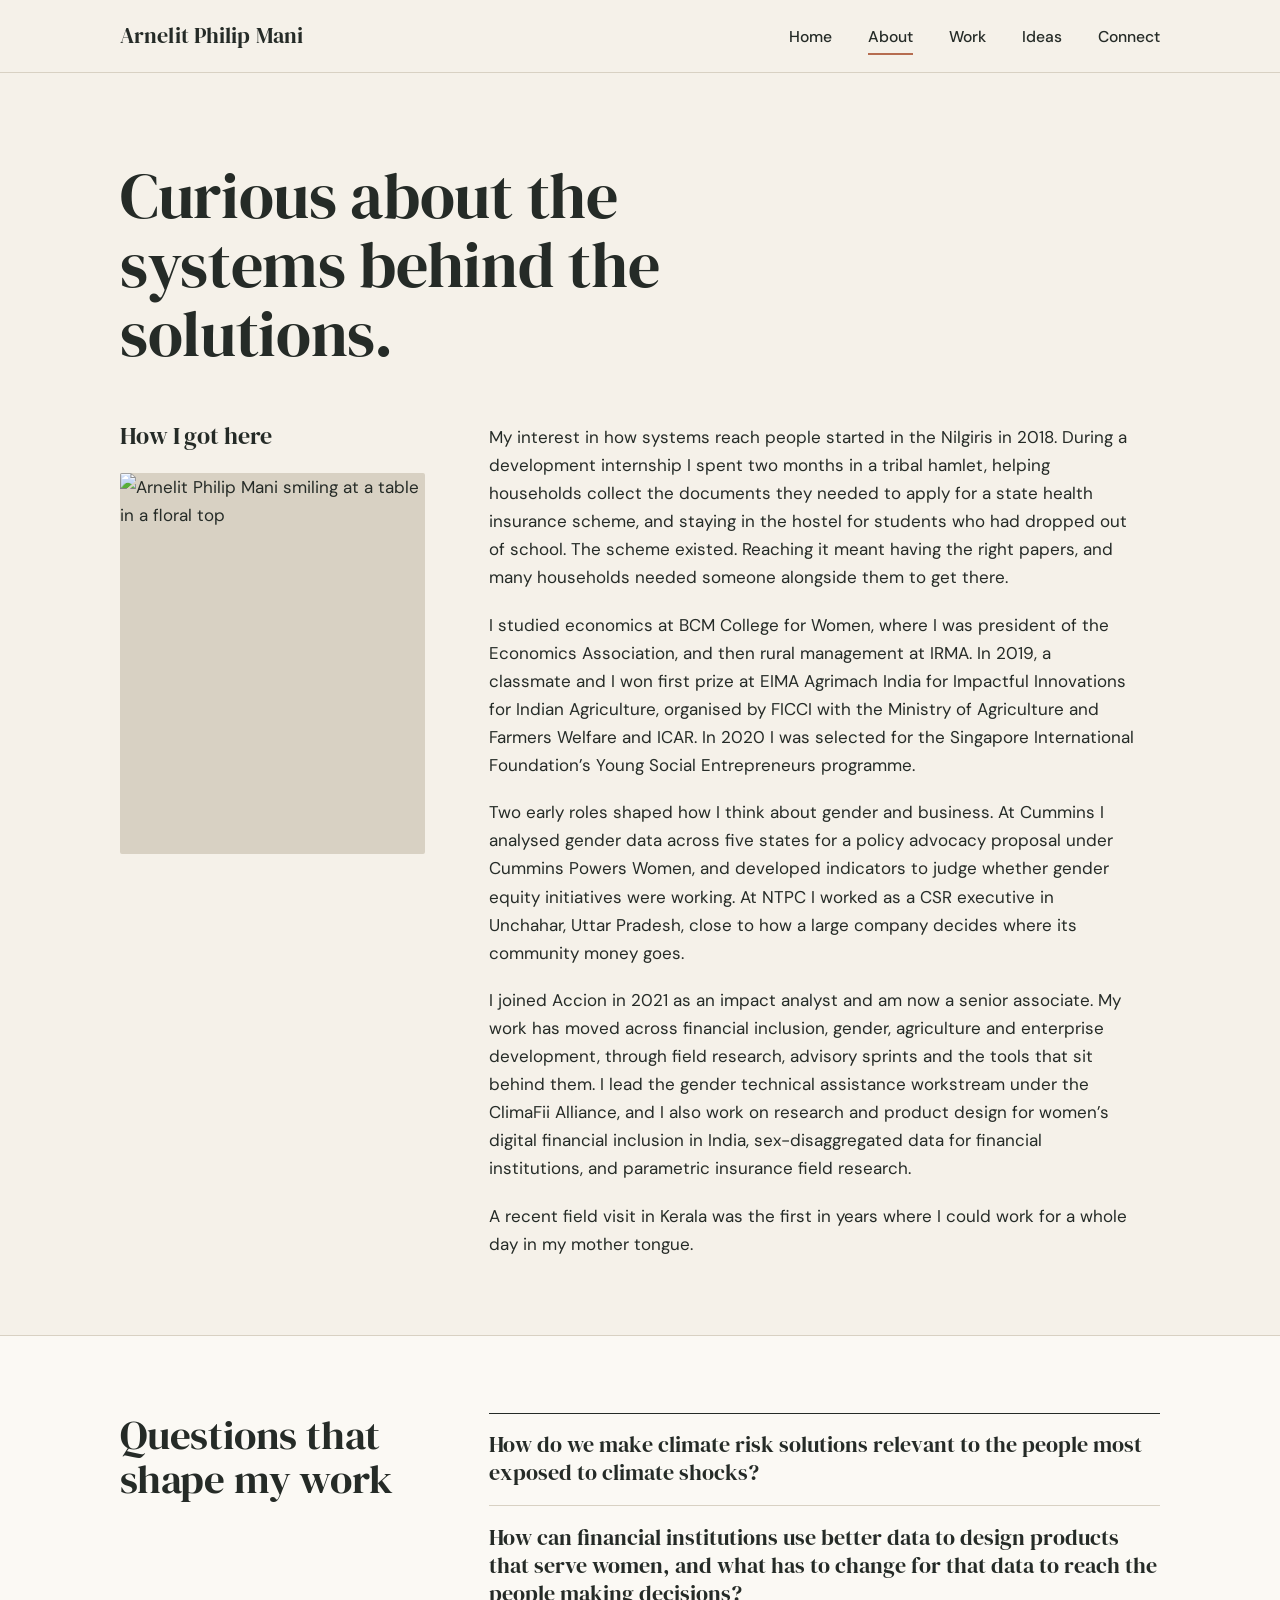
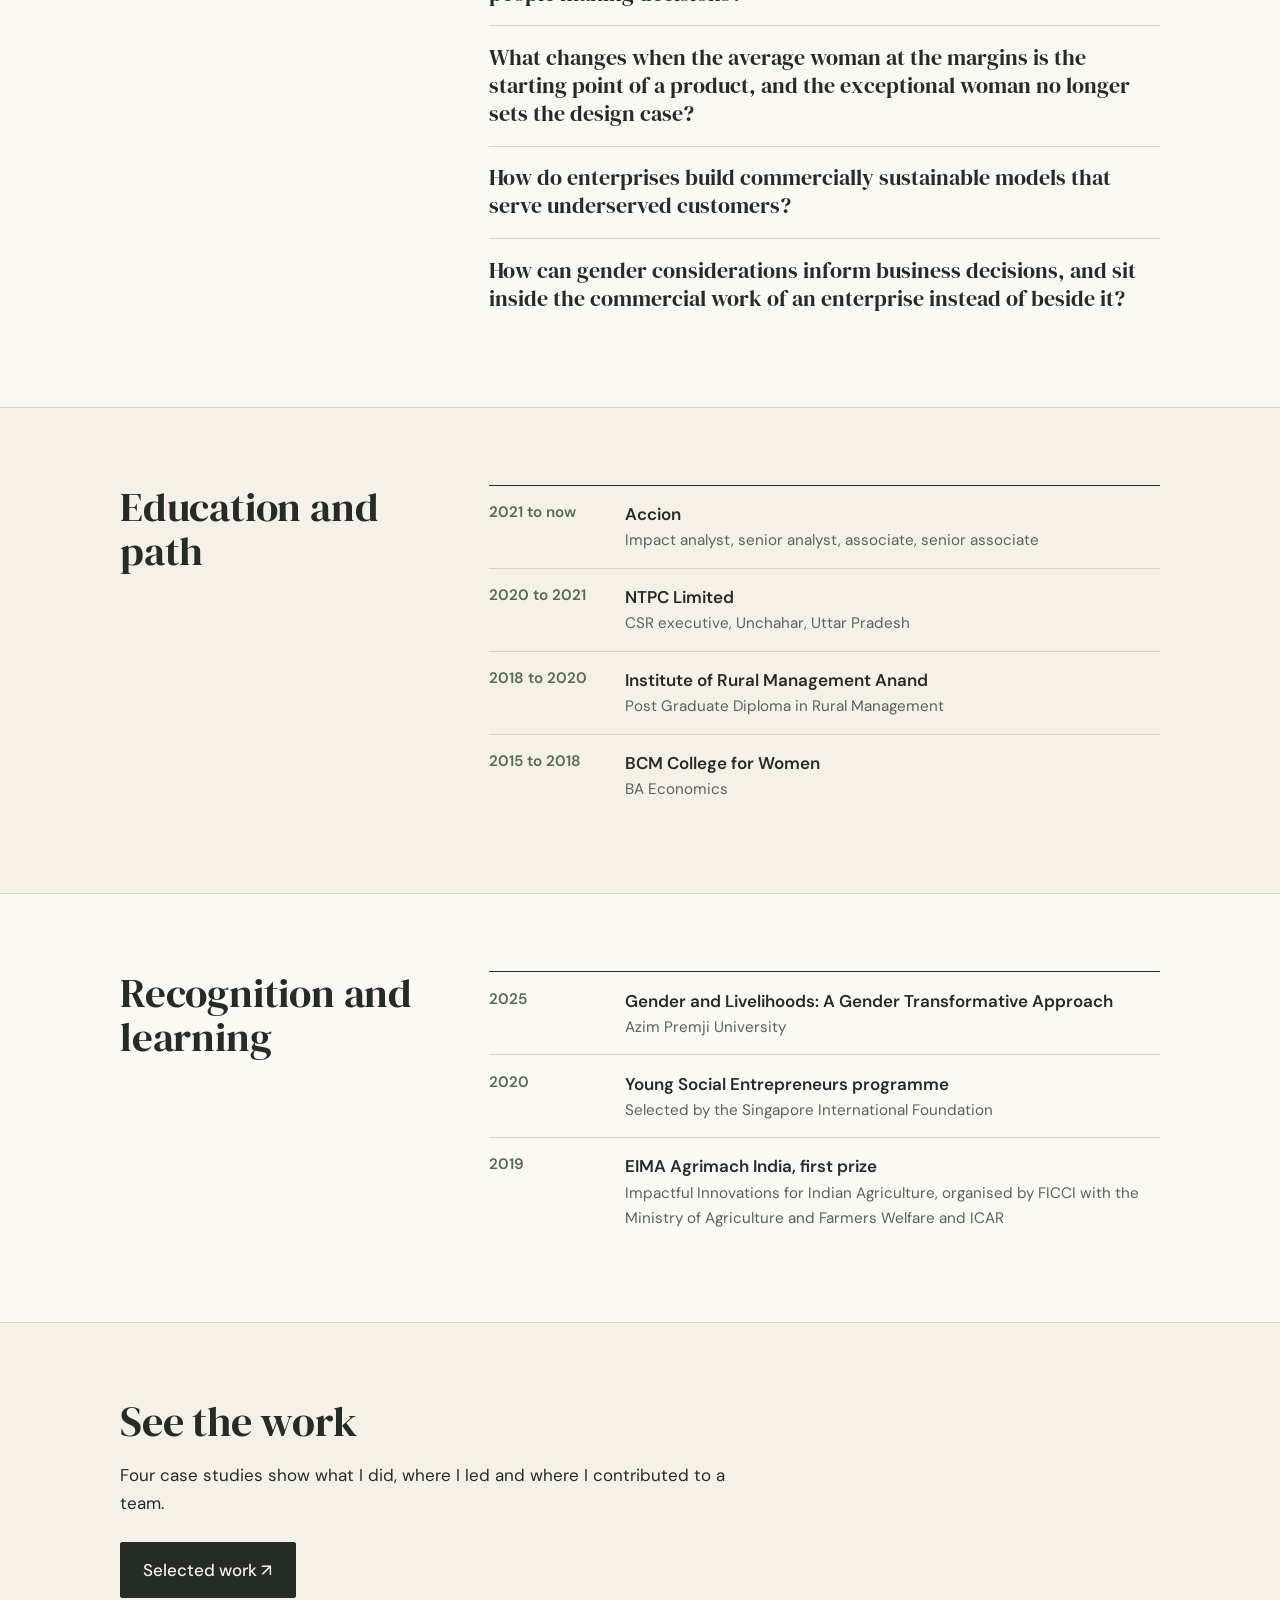
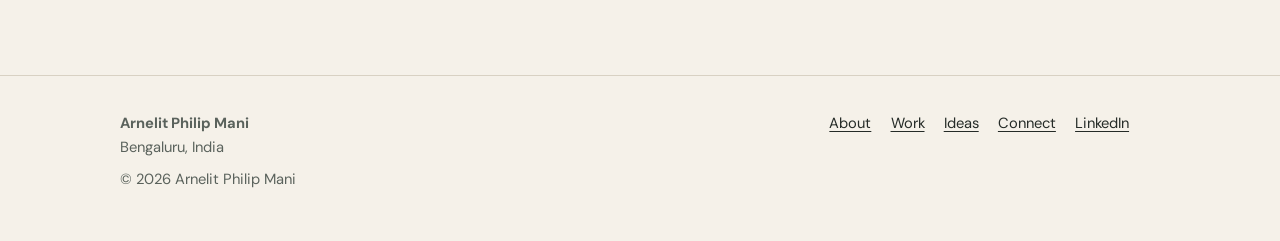
==== about.html @ 98cee9ef "Add files via upload" ====
<!DOCTYPE html>
<html lang="en">
<head>
  <meta charset="utf-8">
  <meta name="viewport" content="width=device-width, initial-scale=1">
  <title>About | Arnelit Philip Mani</title>
  <meta name="description" content="How Arnelit Philip Mani came to work on climate resilience, inclusive finance and enterprise development: from tribal hamlets in the Nilgiris to IRMA and Accion.">
  <link rel="icon" href="favicon.svg" type="image/svg+xml">
  <link rel="preconnect" href="https://fonts.googleapis.com">
  <link rel="preconnect" href="https://fonts.gstatic.com" crossorigin>
  <link href="https://fonts.googleapis.com/css2?family=DM+Sans:ital,opsz,wght@0,9..40,400;0,9..40,500;0,9..40,600;1,9..40,400&family=DM+Serif+Display&display=swap" rel="stylesheet">
  <link rel="stylesheet" href="style.css">
</head>
<body>
  <a class="skip" href="#main">Skip to content</a>

  <header class="site-header">
    <div class="wrap">
      <a class="brand" href="index.html">Arnelit Philip Mani</a>
      <button class="nav-toggle" aria-expanded="false" aria-controls="site-nav">Menu</button>
      <nav class="nav" id="site-nav" aria-label="Main">
        <ul>
          <li><a href="index.html">Home</a></li>
          <li><a href="about.html" aria-current="page">About</a></li>
          <li><a href="work.html">Work</a></li>
          <li><a href="ideas.html">Ideas</a></li>
          <li><a href="connect.html">Connect</a></li>
        </ul>
      </nav>
    </div>
  </header>

  <main id="main">

    <div class="page-head">
      <div class="wrap">
        <h1>Curious about the systems behind the solutions.</h1>
      </div>
    </div>

    <section style="padding-top:1rem">
      <div class="wrap">
        <div class="split">
          <header>
            <h2 style="font-size:1.5rem">How I got here</h2>
            <figure class="side-photo">
              <img src="images/portrait-about.jpg" alt="Arnelit Philip Mani smiling at a table in a floral top" width="1200" height="1600" loading="lazy">
            </figure>
          </header>
          <div class="prose">
            <p>My interest in how systems reach people started in the Nilgiris in 2018. During a development internship I spent two months in a tribal hamlet, helping households collect the documents they needed to apply for a state health insurance scheme, and staying in the hostel for students who had dropped out of school. The scheme existed. Reaching it meant having the right papers, and many households needed someone alongside them to get there.</p>
            <p>I studied economics at BCM College for Women, where I was president of the Economics Association, and then rural management at IRMA. In 2019, a classmate and I won first prize at EIMA Agrimach India for Impactful Innovations for Indian Agriculture, organised by FICCI with the Ministry of Agriculture and Farmers Welfare and ICAR. In 2020 I was selected for the Singapore International Foundation’s Young Social Entrepreneurs programme.</p>
            <p>Two early roles shaped how I think about gender and business. At Cummins I analysed gender data across five states for a policy advocacy proposal under Cummins Powers Women, and developed indicators to judge whether gender equity initiatives were working. At NTPC I worked as a CSR executive in Unchahar, Uttar Pradesh, close to how a large company decides where its community money goes.</p>
            <p>I joined Accion in 2021 as an impact analyst and am now a senior associate. My work has moved across financial inclusion, gender, agriculture and enterprise development, through field research, advisory sprints and the tools that sit behind them. I lead the gender technical assistance workstream under the ClimaFii Alliance, and I also work on research and product design for women’s digital financial inclusion in India, sex-disaggregated data for financial institutions, and parametric insurance field research.</p>
            <p>A recent field visit in Kerala was the first in years where I could work for a whole day in my mother tongue.</p>
          </div>
        </div>
      </div>
    </section>

    <section class="band">
      <div class="wrap">
        <div class="split">
          <header>
            <h2>Questions that shape my work</h2>
          </header>
          <ol class="questions">
            <li>How do we make climate risk solutions relevant to the people most exposed to climate shocks?</li>
            <li>How can financial institutions use better data to design products that serve women, and what has to change for that data to reach the people making decisions?</li>
            <li>What changes when the average woman at the margins is the starting point of a product, and the exceptional woman no longer sets the design case?</li>
            <li>How do enterprises build commercially sustainable models that serve underserved customers?</li>
            <li>How can gender considerations inform business decisions, and sit inside the commercial work of an enterprise instead of beside it?</li>
          </ol>
        </div>
      </div>
    </section>

    <section>
      <div class="wrap">
        <div class="split">
          <header>
            <h2>Education and path</h2>
          </header>
          <ul class="timeline">
            <li><span class="yr">2021 to now</span><span class="what"><strong>Accion</strong><span>Impact analyst, senior analyst, associate, senior associate</span></span></li>
            <li><span class="yr">2020 to 2021</span><span class="what"><strong>NTPC Limited</strong><span>CSR executive, Unchahar, Uttar Pradesh</span></span></li>
            <li><span class="yr">2018 to 2020</span><span class="what"><strong>Institute of Rural Management Anand</strong><span>Post Graduate Diploma in Rural Management</span></span></li>
            <li><span class="yr">2015 to 2018</span><span class="what"><strong>BCM College for Women</strong><span>BA Economics</span></span></li>
          </ul>
        </div>
      </div>
    </section>

    <section class="band">
      <div class="wrap">
        <div class="split">
          <header>
            <h2>Recognition and learning</h2>
          </header>
          <ul class="timeline">
            <li><span class="yr">2025</span><span class="what"><strong>Gender and Livelihoods: A Gender Transformative Approach</strong><span>Azim Premji University</span></span></li>
            <li><span class="yr">2020</span><span class="what"><strong>Young Social Entrepreneurs programme</strong><span>Selected by the Singapore International Foundation</span></span></li>
            <li><span class="yr">2019</span><span class="what"><strong>EIMA Agrimach India, first prize</strong><span>Impactful Innovations for Indian Agriculture, organised by FICCI with the Ministry of Agriculture and Farmers Welfare and ICAR</span></span></li>
          </ul>
        </div>
      </div>
    </section>

    <section class="closing">
      <div class="wrap">
        <h2>See the work</h2>
        <p>Four case studies show what I did, where I led and where I contributed to a team.</p>
        <a class="btn solid" href="work.html">Selected work ↗</a>
      </div>
    </section>

  </main>

  <footer class="site-footer">
    <div class="wrap">
      <div>
        <p><strong>Arnelit Philip Mani</strong><br>Bengaluru, India</p>
        <p>© <span id="year">2026</span> Arnelit Philip Mani</p>
      </div>
      <ul>
        <li><a href="about.html">About</a></li>
        <li><a href="work.html">Work</a></li>
        <li><a href="ideas.html">Ideas</a></li>
        <li><a href="connect.html">Connect</a></li>
        <li><a href="https://www.linkedin.com/in/arnelit-philip-mani/">LinkedIn</a></li>
      </ul>
    </div>
  </footer>

  <script src="main.js"></script>
</body>
</html>
---- style.css ----
/* Arnelit Philip Mani: personal site
   Palette and type follow the brief: warm ivory, charcoal, forest, terracotta, stone.
   DM Serif Display for headlines, DM Sans for body and navigation. */

:root {
  --ivory: #F5F1E9;
  --paper: #FBF9F4;
  --charcoal: #252B27;
  --forest: #526B56;
  --terracotta: #B66D50;
  --terracotta-deep: #96513A; /* for small text links, passes contrast on ivory */
  --stone: #D8D1C3;
  --muted: #5A625C;

  --serif: "DM Serif Display", Georgia, "Times New Roman", serif;
  --sans: "DM Sans", system-ui, -apple-system, "Segoe UI", Roboto, sans-serif;

  --wrap: 1120px;
  --gutter: clamp(1.25rem, 4vw, 2.5rem);
}

*, *::before, *::after { box-sizing: border-box; }

html { scroll-behavior: smooth; -webkit-text-size-adjust: 100%; }

body {
  margin: 0;
  background: var(--ivory);
  color: var(--charcoal);
  font-family: var(--sans);
  font-size: 1.0625rem;
  line-height: 1.65;
  -webkit-font-smoothing: antialiased;
}

img { max-width: 100%; display: block; }

a { color: var(--terracotta-deep); text-underline-offset: 0.2em; text-decoration-thickness: 1px; }
a:hover { color: var(--charcoal); }

:focus-visible { outline: 3px solid var(--forest); outline-offset: 3px; border-radius: 2px; }

.skip {
  position: absolute; left: -999px; top: 0.5rem;
  background: var(--charcoal); color: var(--ivory); padding: 0.6rem 1rem; z-index: 100;
}
.skip:focus { left: 0.5rem; }

.wrap { width: 100%; max-width: var(--wrap); margin: 0 auto; padding: 0 var(--gutter); }

/* ---------- Header ---------- */
.site-header { border-bottom: 1px solid var(--stone); background: var(--ivory); position: relative; z-index: 20; }
.site-header .wrap { display: flex; align-items: center; justify-content: space-between; min-height: 4.5rem; gap: 1rem; }

.brand { font-family: var(--serif); font-size: 1.35rem; color: var(--charcoal); text-decoration: none; letter-spacing: 0.005em; }
.brand:hover { color: var(--forest); }

.nav ul { list-style: none; display: flex; gap: clamp(1rem, 3vw, 2.25rem); margin: 0; padding: 0; }
.nav a {
  color: var(--charcoal); text-decoration: none; font-size: 0.98rem; font-weight: 500;
  padding: 0.35rem 0; border-bottom: 2px solid transparent;
}
.nav a:hover { border-bottom-color: var(--stone); color: var(--charcoal); }
.nav a[aria-current="page"] { border-bottom-color: var(--terracotta); }

.nav-toggle {
  display: none; background: none; border: 1px solid var(--charcoal); color: var(--charcoal);
  font: inherit; font-size: 0.95rem; padding: 0.4rem 0.9rem; border-radius: 2px; cursor: pointer;
}

@media (max-width: 720px) {
  .nav-toggle { display: inline-block; }
  .nav { position: absolute; top: 100%; left: 0; right: 0; background: var(--ivory); border-bottom: 1px solid var(--stone); display: none; }
  .nav.open { display: block; }
  .nav ul { flex-direction: column; gap: 0; padding: 0.5rem var(--gutter) 1rem; }
  .nav a { display: block; padding: 0.85rem 0; border-bottom: 1px solid var(--stone); }
  .nav li:last-child a { border-bottom: none; }
}

/* ---------- Hero ---------- */
.hero { padding: clamp(3rem, 8vw, 6.5rem) 0 clamp(3rem, 7vw, 5.5rem); }
.hero .wrap { display: grid; grid-template-columns: minmax(0, 7fr) minmax(0, 4fr); gap: clamp(2rem, 6vw, 5rem); align-items: end; }

h1, h2, h3 { font-family: var(--serif); font-weight: 400; line-height: 1.08; margin: 0; letter-spacing: -0.005em; }

.hero h1 { font-size: clamp(2.3rem, 4.8vw, 3.8rem); max-width: 20ch; }
.hero .lead { font-size: clamp(1.1rem, 1.6vw, 1.28rem); max-width: 38em; margin: 1.75rem 0 0; color: var(--charcoal); }
.hero-links { display: flex; flex-wrap: wrap; gap: 0.9rem 1.5rem; margin-top: 2rem; }

.btn {
  display: inline-block; padding: 0.8rem 1.4rem; border: 1px solid var(--charcoal);
  color: var(--charcoal); background: transparent; text-decoration: none; font-weight: 500; border-radius: 2px;
}
.btn:hover { background: var(--charcoal); color: var(--ivory); }
.btn.solid { background: var(--charcoal); color: var(--ivory); }
.btn.solid:hover { background: var(--forest); border-color: var(--forest); }

.portrait { margin: 0; aspect-ratio: 4 / 5; background: var(--stone); position: relative; overflow: hidden; border-radius: 2px; }
.portrait img { width: 100%; height: 100%; object-fit: cover; object-position: 50% 30%; position: absolute; inset: 0; }
.portrait .initials {
  position: absolute; inset: 0; display: grid; place-items: center;
  font-family: var(--serif); font-size: clamp(4rem, 9vw, 7rem); color: var(--forest); opacity: 0.55;
}
.portrait figcaption { position: absolute; left: 0; right: 0; bottom: 0; padding: 0.6rem 0.9rem; font-size: 0.8rem; color: var(--muted); background: rgba(245, 241, 233, 0.82); }

@media (max-width: 820px) {
  .hero .wrap { grid-template-columns: 1fr; }
  .portrait { max-width: 20rem; aspect-ratio: 1 / 1; }
}

/* ---------- Sections ---------- */
section { padding: clamp(3rem, 6vw, 5rem) 0; }
.band { background: var(--paper); border-top: 1px solid var(--stone); border-bottom: 1px solid var(--stone); }

.split { display: grid; grid-template-columns: minmax(0, 1fr) minmax(0, 2.2fr); gap: clamp(1.5rem, 5vw, 4.5rem); }
.split > header h2 { font-size: clamp(1.8rem, 3.2vw, 2.6rem); }
.split > header p { color: var(--muted); font-size: 0.98rem; margin: 0.9rem 0 0; max-width: 22em; }
@media (max-width: 820px) { .split { grid-template-columns: 1fr; } }

.prose p { margin: 0 0 1.15em; max-width: 38em; }
.prose p:last-child { margin-bottom: 0; }
.prose h3 { font-size: 1.5rem; margin: 2.2rem 0 0.8rem; }

/* Areas of work: ruled list, not cards */
.areas { display: grid; grid-template-columns: repeat(2, minmax(0, 1fr)); gap: 0 clamp(1.5rem, 4vw, 3rem); }
.area { border-top: 1px solid var(--charcoal); padding: 1.1rem 0 1.9rem; }
.area h3 { font-size: 1.45rem; margin-bottom: 0.7rem; }
.area ul { margin: 0; padding-left: 1.1rem; color: var(--muted); font-size: 0.98rem; }
.area li { margin: 0.25rem 0; }
.area li::marker { color: var(--terracotta); }
@media (max-width: 720px) { .areas { grid-template-columns: 1fr; } }

.areas-note { max-width: 38em; margin: 2rem 0 0; font-family: var(--serif); font-size: 1.35rem; line-height: 1.35; color: var(--forest); }

/* Selected work rows */
.rows { border-top: 1px solid var(--charcoal); }
.row {
  display: grid; grid-template-columns: minmax(0, 1.2fr) minmax(0, 2.6fr); gap: 0.5rem clamp(1.5rem, 4vw, 3.5rem);
  padding: 1.6rem 0; border-bottom: 1px solid var(--stone);
}
.row .meta { font-size: 0.92rem; color: var(--muted); }
.row .role { color: var(--forest); font-weight: 600; display: block; margin-bottom: 0.15rem; }
.row h3 { font-size: 1.6rem; margin-bottom: 0.55rem; }
.row p { margin: 0 0 0.7rem; max-width: 36em; }
.row a.more { font-weight: 500; }
@media (max-width: 720px) { .row { grid-template-columns: 1fr; } }

/* Ideas list */
.entry { padding: 1.5rem 0; border-bottom: 1px solid var(--stone); display: grid; grid-template-columns: minmax(0, 1fr) minmax(0, 3fr); gap: 0.4rem clamp(1.5rem, 4vw, 3rem); }
.entry:first-child { border-top: 1px solid var(--charcoal); }
.entry .when { font-size: 0.9rem; color: var(--muted); }
.entry .kind { display: block; color: var(--forest); font-weight: 600; }
.entry h3 { font-size: 1.45rem; margin-bottom: 0.5rem; }
.entry p { margin: 0 0 0.6rem; max-width: 38em; }
.entry blockquote { margin: 0.6rem 0 0.9rem; padding-left: 1rem; border-left: 3px solid var(--terracotta); font-family: var(--serif); font-size: 1.15rem; line-height: 1.4; max-width: 34em; }
@media (max-width: 720px) { .entry { grid-template-columns: 1fr; } }

.filters { display: flex; flex-wrap: wrap; gap: 0.5rem; margin: 0 0 2rem; }
.filters button {
  font: inherit; font-size: 0.95rem; padding: 0.4rem 1rem; border: 1px solid var(--charcoal); background: transparent;
  color: var(--charcoal); border-radius: 999px; cursor: pointer;
}
.filters button[aria-pressed="true"] { background: var(--charcoal); color: var(--ivory); }
.filters button:hover { background: var(--stone); }
.filters button[aria-pressed="true"]:hover { background: var(--forest); }

/* ---------- About ---------- */
.page-head { padding: clamp(3rem, 7vw, 5.5rem) 0 clamp(1.5rem, 3vw, 2.5rem); }
.page-head h1 { font-size: clamp(2.3rem, 5.4vw, 4rem); max-width: 18ch; }
.page-head p { max-width: 38em; margin: 1.4rem 0 0; font-size: 1.15rem; }

.questions { list-style: none; margin: 0; padding: 0; counter-reset: q; }
.questions li { padding: 1.1rem 0; border-top: 1px solid var(--stone); font-family: var(--serif); font-size: 1.35rem; line-height: 1.3; max-width: 34em; }
.questions li:first-child { border-top: 1px solid var(--charcoal); }

.timeline { list-style: none; margin: 0; padding: 0; }
.timeline li { display: grid; grid-template-columns: 7.5rem minmax(0, 1fr); gap: 1rem; padding: 0.9rem 0; border-top: 1px solid var(--stone); }
.timeline li:first-child { border-top: 1px solid var(--charcoal); }
.timeline .yr { color: var(--forest); font-weight: 600; font-size: 0.95rem; }
.timeline .what strong { font-weight: 600; }
.timeline .what span { display: block; color: var(--muted); font-size: 0.95rem; }

/* ---------- Case studies ---------- */
.case { padding: clamp(2.5rem, 5vw, 4rem) 0; border-top: 1px solid var(--charcoal); }
.case:first-of-type { border-top: none; }
.case-head h2 { font-size: clamp(2rem, 4.2vw, 3.1rem); max-width: 18ch; }
.case-head .tags { margin: 0.9rem 0 0; color: var(--muted); font-size: 0.98rem; }
.role-label {
  display: inline-block; margin-top: 1.1rem; padding: 0.3rem 0.8rem; border: 1px solid var(--forest);
  color: var(--forest); font-weight: 600; font-size: 0.92rem; border-radius: 2px;
}
.case-body { display: grid; grid-template-columns: minmax(0, 1fr) minmax(0, 2.2fr); gap: clamp(1.25rem, 4vw, 3.5rem); margin-top: 2rem; }
.case-body dl { margin: 0; }
.case-body dt { font-weight: 600; color: var(--forest); margin: 1.6rem 0 0.35rem; }
.case-body dt:first-child { margin-top: 0; }
.case-body dd { margin: 0; max-width: 38em; }
.case-body dd p { margin: 0 0 0.8em; }
.case-body dd p:last-child { margin-bottom: 0; }
.case-aside { align-self: start; }
@media (max-width: 820px) { .case-body { grid-template-columns: 1fr; } }

.facts { display: grid; grid-template-columns: repeat(2, minmax(0, 1fr)); gap: 1.25rem 1.5rem; margin: 0; padding: 0; list-style: none; }
.facts li { border-top: 1px solid var(--charcoal); padding-top: 0.6rem; }
.facts .num { display: block; font-family: var(--serif); font-size: clamp(2rem, 3.4vw, 2.8rem); line-height: 1; color: var(--terracotta-deep); }
.facts .cap { display: block; font-size: 0.92rem; color: var(--muted); margin-top: 0.4rem; line-height: 1.4; }

/* Persona spectrum (HSBC case study) */
.spectrum { margin: 1.4rem 0 0; padding: 0; list-style: none; display: grid; grid-template-columns: repeat(4, minmax(0, 1fr)); border-top: 4px solid var(--forest); }
.spectrum li { padding: 0.9rem 0.9rem 1rem 0; font-size: 0.93rem; line-height: 1.45; }
.spectrum li + li { padding-left: 0.9rem; border-left: 1px solid var(--stone); }
.spectrum b { display: block; font-family: var(--serif); font-weight: 400; font-size: 1.2rem; margin-bottom: 0.25rem; }
.spectrum li:nth-child(2) b { color: var(--terracotta-deep); }
@media (max-width: 720px) {
  .spectrum { grid-template-columns: 1fr 1fr; }
  .spectrum li:nth-child(3) { border-left: none; padding-left: 0; }
  .spectrum li:nth-child(n+3) { border-top: 1px solid var(--stone); }
}

.pull { margin: 1.6rem 0 0; padding-left: 1.1rem; border-left: 3px solid var(--terracotta); font-family: var(--serif); font-size: 1.3rem; line-height: 1.35; max-width: 28em; }
.pull cite { display: block; margin-top: 0.5rem; font-family: var(--sans); font-style: normal; font-size: 0.9rem; color: var(--muted); }

/* ---------- Connect ---------- */
.contact-list { list-style: none; margin: 2rem 0 0; padding: 0; max-width: 28rem; }
.contact-list li { display: grid; grid-template-columns: 7rem minmax(0, 1fr); gap: 1rem; padding: 0.9rem 0; border-top: 1px solid var(--stone); }
.contact-list li:first-child { border-top: 1px solid var(--charcoal); }
.contact-list .k { color: var(--muted); }

/* ---------- Closing band + footer ---------- */
.closing h2 { font-size: clamp(1.8rem, 3.4vw, 2.6rem); max-width: 22ch; }
.closing p { max-width: 36em; margin: 1rem 0 1.6rem; }

.site-footer { border-top: 1px solid var(--stone); padding: 2.2rem 0 2.6rem; font-size: 0.92rem; color: var(--muted); }
.site-footer .wrap { display: grid; grid-template-columns: minmax(0, 2fr) minmax(0, 1fr); gap: 1.5rem 3rem; }
.site-footer p { margin: 0 0 0.5rem; max-width: 36em; }
.site-footer ul { list-style: none; margin: 0; padding: 0; display: flex; flex-wrap: wrap; gap: 0.4rem 1.2rem; }
.site-footer a { color: var(--charcoal); }
@media (max-width: 720px) { .site-footer .wrap { grid-template-columns: 1fr; } }

@media (prefers-reduced-motion: reduce) {
  html { scroll-behavior: auto; }
  * { transition: none !important; animation: none !important; }
}

@media print {
  .site-header, .site-footer, .nav-toggle, .filters { display: none; }
  body { background: #fff; }
}

/* Make the hidden attribute win over display:grid for filtered entries */
.entry[hidden] { display: none; }

.group { margin-top: 3.5rem; }
.group:first-child { margin-top: 0; }
.group-head { margin: 0 0 1.25rem; }
.group-head h2 { font-size: clamp(1.6rem, 2.8vw, 2.2rem); }
.group-head p { margin: 0.5rem 0 0; color: var(--muted); max-width: 38em; font-size: 0.98rem; }
.group[hidden] { display: none; }

.side-photo { margin: 1.5rem 0 0; aspect-ratio: 4 / 5; overflow: hidden; border-radius: 2px; background: var(--stone); max-width: 20rem; }
.side-photo img { width: 100%; height: 100%; object-fit: cover; object-position: 50% 45%; }
@media (max-width: 820px) { .side-photo { max-width: 15rem; } }
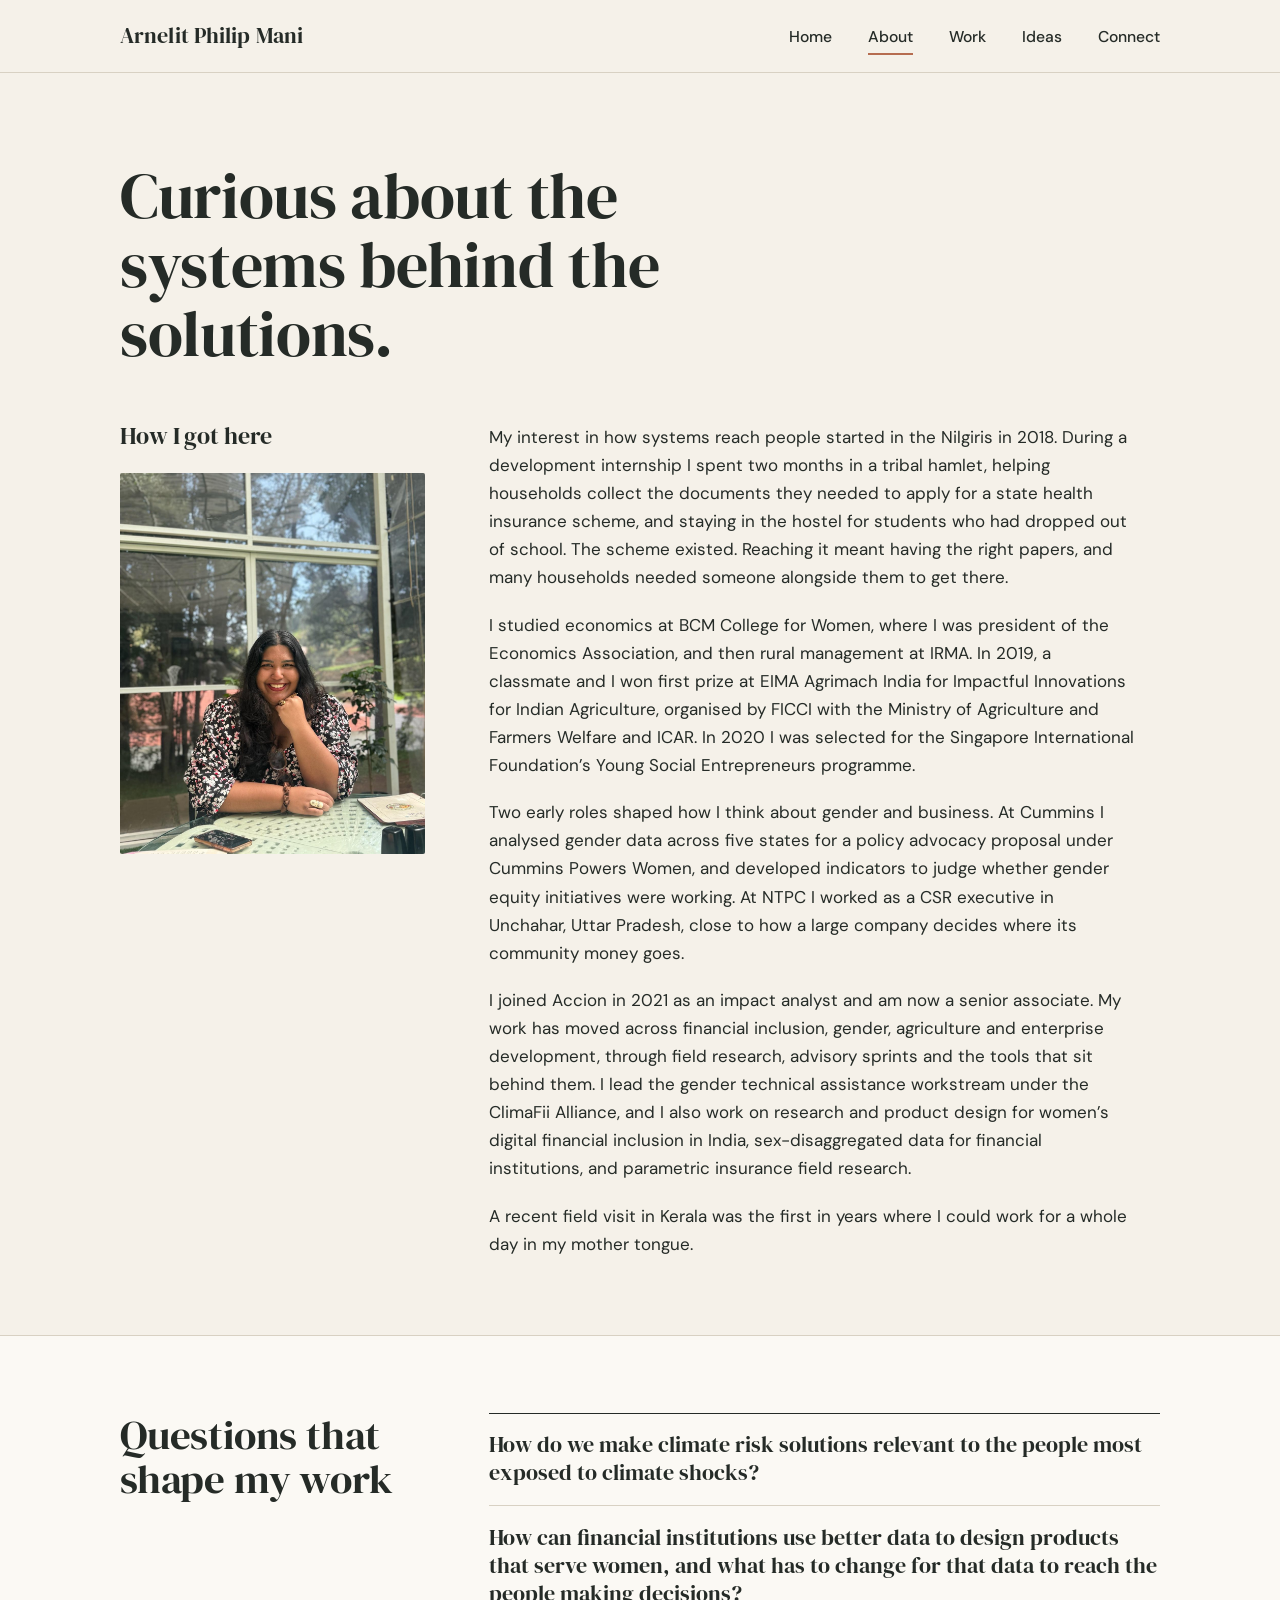
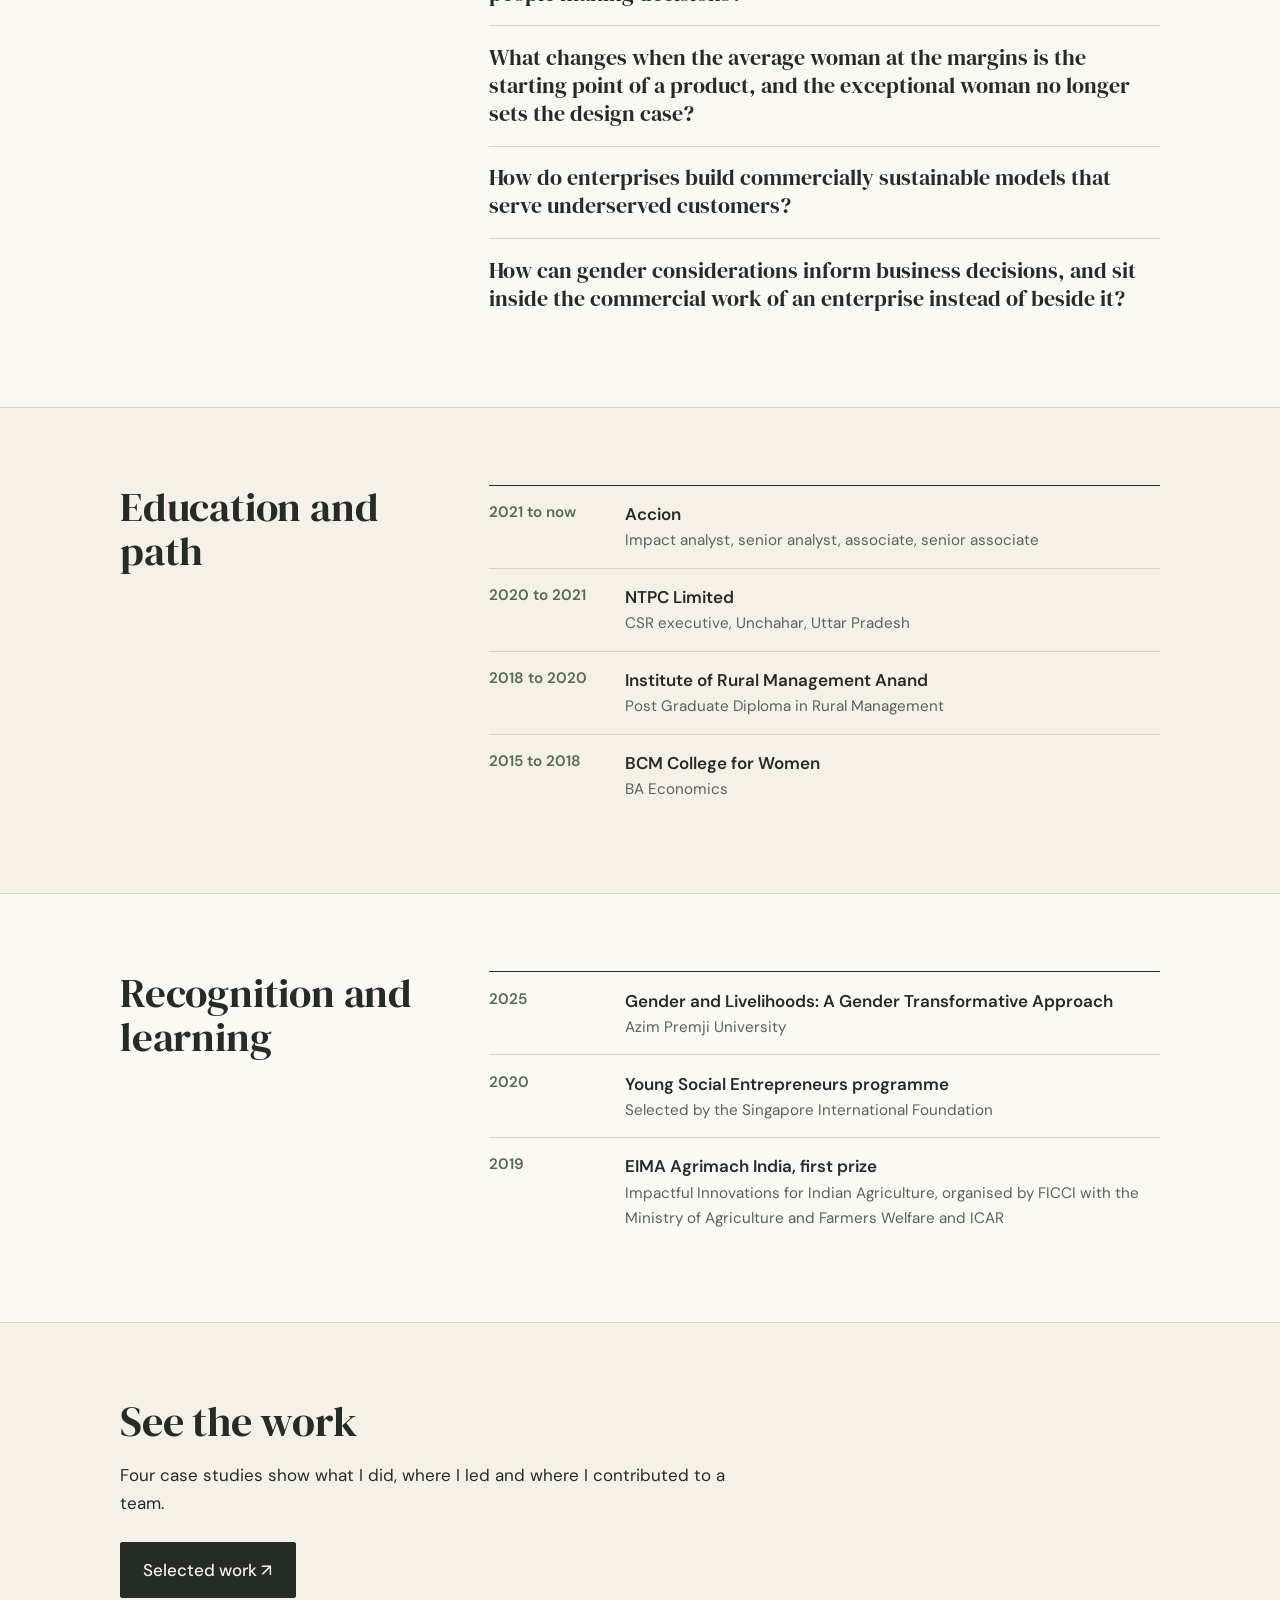
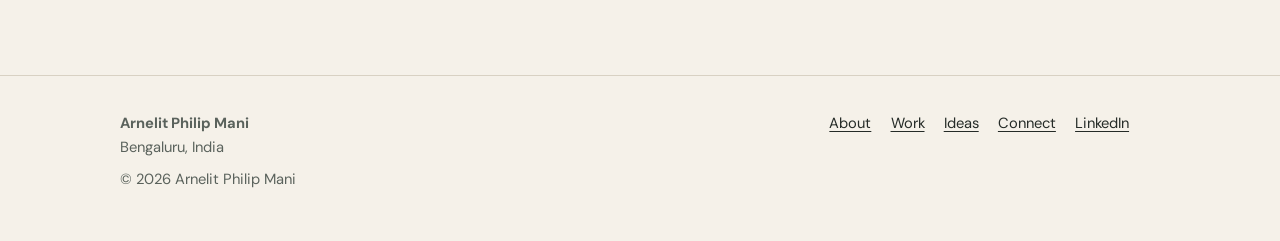
==== commit a7c240a5: "About.html" ====
--- a/about.html
+++ b/about.html
@@ -44,7 +44,7 @@
           <header>
             <h2 style="font-size:1.5rem">How I got here</h2>
             <figure class="side-photo">
-              <img src="images/portrait-about.jpg" alt="Arnelit Philip Mani smiling at a table in a floral top" width="1200" height="1600" loading="lazy">
+              <img src="portrait-about.jpg" alt="Arnelit Philip Mani smiling at a table in a floral top" width="1200" height="1600" loading="lazy">
             </figure>
           </header>
           <div class="prose">
